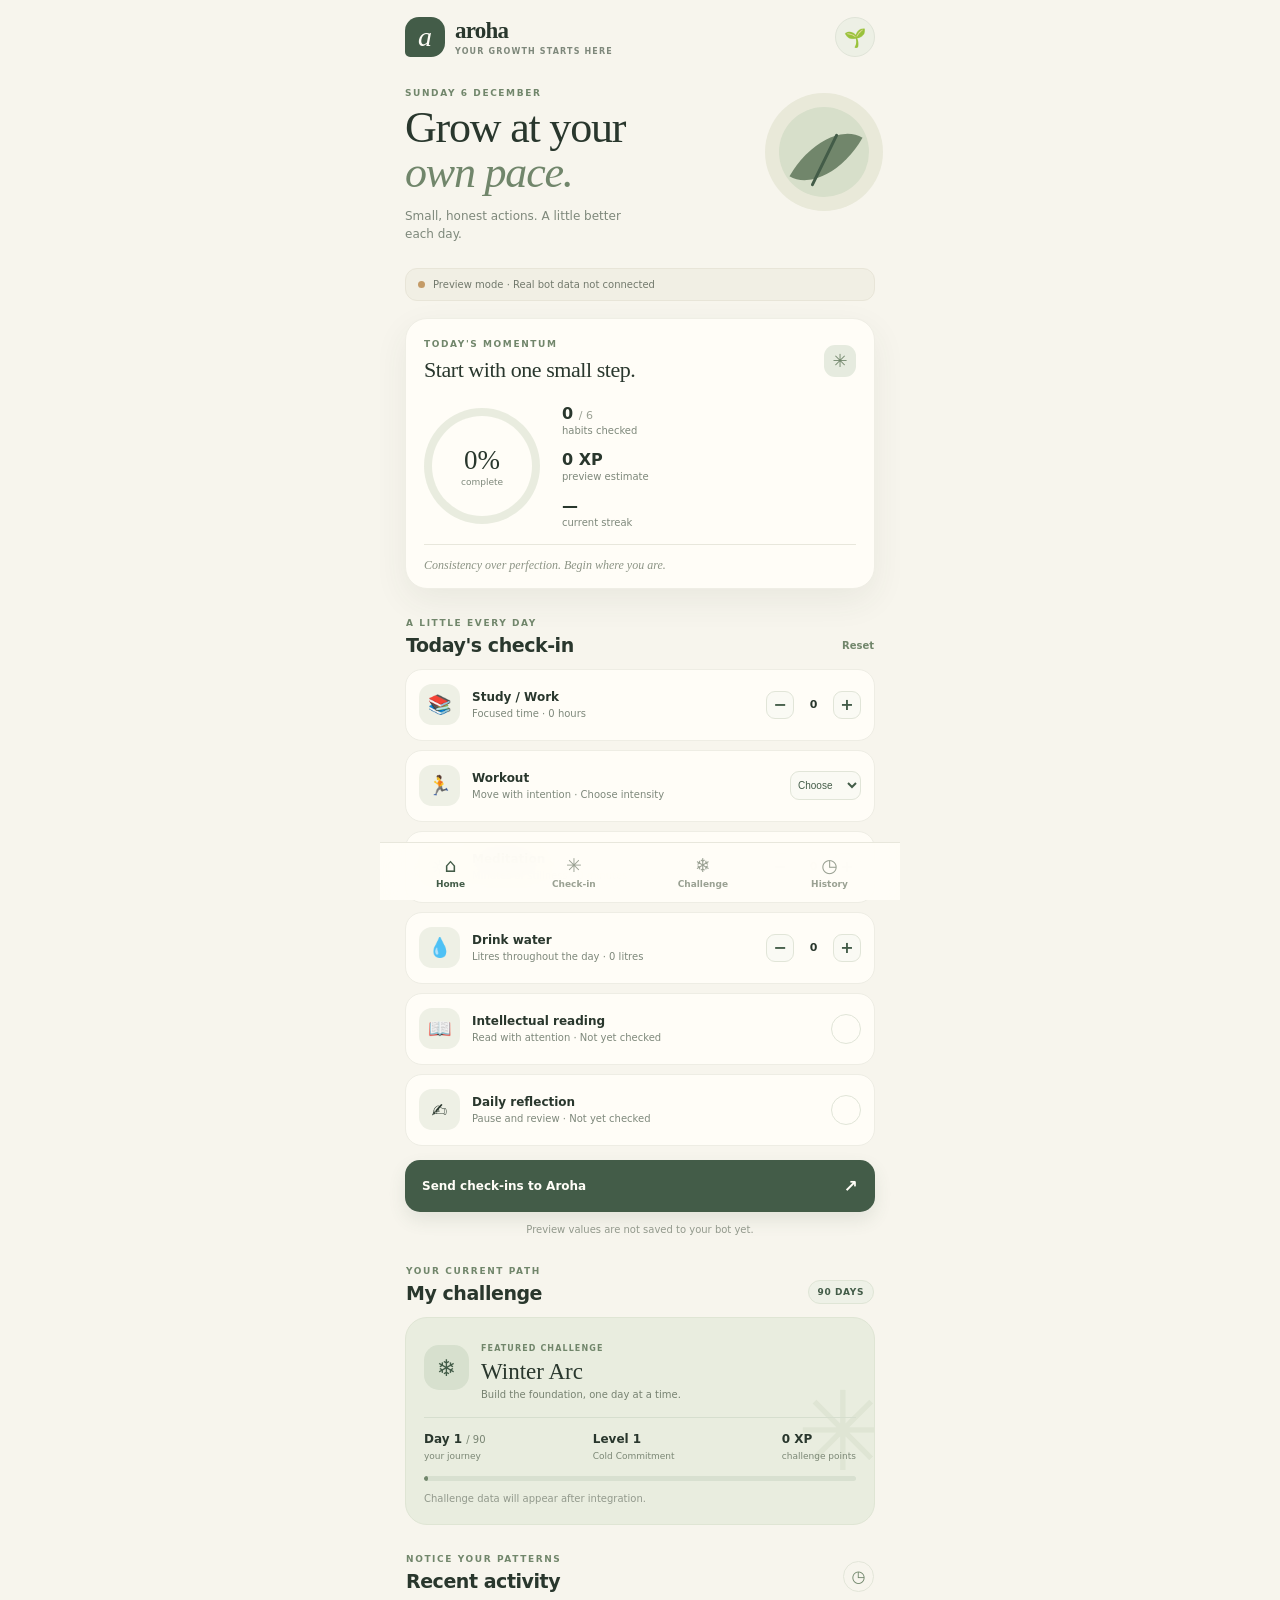
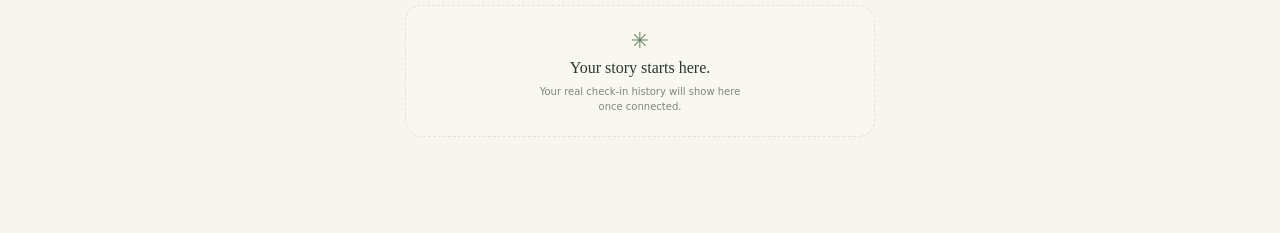
==== index.html @ 103dc6ff "Added files" ====
<!doctype html>
<html lang="en"><head><meta charset="utf-8"><meta name="viewport" content="width=device-width,initial-scale=1,viewport-fit=cover"><meta name="theme-color" content="#f7f5ed"><title>Aroha — Your growth starts here</title><link rel="manifest" href="manifest.webmanifest"><link rel="stylesheet" href="styles.css"><script src="https://telegram.org/js/telegram-web-app.js"></script></head>
<body><div class="shell">
<header class="topbar"><a class="brand" href="#top"><span class="mark">a</span><span><b>aroha</b><small>YOUR GROWTH STARTS HERE</small></span></a><button class="avatar" id="profile">🌱</button></header>
<main id="top"><section class="welcome"><div><p class="eyebrow" id="dateLabel">YOUR DAILY PRACTICE</p><h1>Grow at your<br><em>own pace.</em></h1><p class="sub">Small, honest actions. A little better each day.</p></div><div class="sun" aria-hidden="true"><i></i></div></section>
<div class="connection" id="connection"><span class="dot"></span><span id="connectionText">Preview mode · Real bot data not connected</span></div>
<section class="progress card"><div class="heading"><div><p class="eyebrow">TODAY'S MOMENTUM</p><h2 id="momentum">Start with one small step.</h2></div><span class="spark">✳</span></div><div class="progress-row"><div class="ring" id="ring"><div><strong id="percent">0%</strong><small>complete</small></div></div><div class="stats"><div><b id="doneCount">0 <small>/ 6</small></b><span>habits checked</span></div><div><b id="xp">0 XP</b><span>preview estimate</span></div><div><b id="streak">—</b><span>current streak</span></div></div></div><p class="gentle">Consistency over perfection. Begin where you are.</p></section>
<section class="section" id="checkin"><div class="section-head"><div><p class="eyebrow">A LITTLE EVERY DAY</p><h2>Today's check-in</h2></div><button class="quiet" id="reset">Reset</button></div><div class="tasks" id="tasks"></div><button class="primary" id="save">Send check-ins to Aroha <span>↗</span></button><p class="fine" id="saveStatus">Preview values are not saved to your bot yet.</p></section>
<section class="section" id="challenge"><div class="section-head"><div><p class="eyebrow">YOUR CURRENT PATH</p><h2>My challenge</h2></div><span class="pill">90 DAYS</span></div><article class="challenge card"><div class="challenge-title"><span class="ice">❄</span><div><small>FEATURED CHALLENGE</small><h3 id="challengeName">Winter Arc</h3><p>Build the foundation, one day at a time.</p></div></div><div class="rule"></div><div class="metrics"><div><b id="day">Day 1 <small>/ 90</small></b><span>your journey</span></div><div><b id="level">Level 1</b><span>Cold Commitment</span></div><div><b id="points">— XP</b><span>challenge points</span></div></div><div class="bar"><span id="bar"></span></div><p class="fine left" id="challengeDates">Challenge data will appear after integration.</p></article></section>
<section class="section" id="history"><div class="section-head"><div><p class="eyebrow">NOTICE YOUR PATTERNS</p><h2>Recent activity</h2></div><span class="history-mark">◷</span></div><div id="historyList" class="history-list"><div class="empty"><span>✳</span><b>Your story starts here.</b><p>Your real check-in history will show here once connected.</p></div></div></section>
</main><nav class="nav"><button class="active" data-go="top"><span>⌂</span><small>Home</small></button><button data-go="checkin"><span>✳</span><small>Check-in</small></button><button data-go="challenge"><span>❄</span><small>Challenge</small></button><button data-go="history"><span>◷</span><small>History</small></button></nav></div><div class="toast" id="toast"></div><script src="app.js"></script></body></html>
---- styles.css ----
:root{--cream:#f7f5ed;--paper:#fffdf7;--sage:#71866b;--deep:#435c48;--pale:#e6ebdf;--ink:#29372d;--muted:#7e887b;--line:#e8e7dc;--clay:#c88b6b;--shadow:0 12px 34px #37463412}*{box-sizing:border-box}html{scroll-behavior:smooth;background:var(--cream);scroll-padding-top:16px}body{margin:0;background:var(--cream);color:var(--ink);font-family:ui-rounded,"Avenir Next",system-ui,-apple-system,sans-serif;-webkit-font-smoothing:antialiased}.shell{max-width:520px;min-height:100vh;margin:auto;padding:0 20px calc(96px + env(safe-area-inset-bottom));overflow:hidden}button{font:inherit;cursor:pointer}.topbar{display:flex;align-items:center;justify-content:space-between;padding:calc(17px + env(safe-area-inset-top)) 0 22px}.brand{display:flex;align-items:center;gap:10px;color:inherit;text-decoration:none}.mark{display:grid;place-items:center;width:40px;height:40px;border-radius:14px 14px 14px 5px;background:var(--deep);color:var(--paper);font:italic 28px Georgia,serif}.brand b{display:block;font:600 23px/1 Georgia,serif;letter-spacing:-.8px}.brand small{display:block;margin-top:5px;font-size:8px;letter-spacing:1.15px;color:var(--muted);font-weight:800}.avatar{width:40px;height:40px;border:1px solid #e0e4d8;border-radius:50%;background:#edf0e5;font-size:18px}.welcome{position:relative;display:flex;align-items:center;min-height:148px;padding:9px 0 24px}.eyebrow{margin:0 0 8px;color:var(--sage);font-size:9px;font-weight:800;letter-spacing:1.6px}h1{margin:0;font:500 clamp(35px,9vw,44px)/1.02 Georgia,serif;letter-spacing:-1.2px}h1 em{color:var(--sage);font-weight:400}.sub{max-width:245px;margin:11px 0 0;color:var(--muted);font-size:12px;line-height:1.55}.sun{position:absolute;right:-8px;top:14px;width:118px;height:118px;border-radius:50%;background:#e9e9d9}.sun:before{content:"";position:absolute;inset:14px;border-radius:50%;background:#d7dfca}.sun i{position:absolute;left:39px;top:29px;width:44px;height:70px;border-radius:100% 0 100% 0;background:var(--sage);transform:rotate(30deg)}.sun:after{content:"";position:absolute;left:58px;top:38px;width:3px;height:58px;background:var(--deep);transform:rotate(26deg);border-radius:4px}.connection{display:flex;align-items:center;gap:8px;margin-bottom:17px;padding:10px 12px;border:1px solid #e8e5d8;border-radius:12px;background:#f1efe4;color:#72796c;font-size:10px}.dot{width:7px;height:7px;flex:0 0 7px;border-radius:50%;background:#c49b67}.connection.connected{background:#edf2e7;border-color:#dce5d5;color:var(--deep)}.connection.connected .dot{background:#5e8a60}.card{border:1px solid #efeee5;border-radius:22px;background:var(--paper);box-shadow:var(--shadow)}.progress{padding:20px 18px 15px}.heading,.section-head{display:flex;align-items:center;justify-content:space-between}.heading h2{font:500 22px Georgia,serif}.spark{display:grid;place-items:center;width:32px;height:32px;border-radius:11px;background:var(--pale);color:var(--sage);font-size:18px}h2{margin:0;font-size:19px;letter-spacing:-.45px;font-weight:700}.progress-row{display:flex;align-items:center;gap:22px;padding:21px 0 16px}.ring{--pct:0;width:116px;height:116px;flex:0 0 116px;display:grid;place-items:center;border-radius:50%;background:conic-gradient(var(--sage) calc(var(--pct)*1%),#e9ecdf 0);position:relative}.ring:before{content:"";position:absolute;inset:8px;border-radius:50%;background:var(--paper)}.ring>div{z-index:1;text-align:center}.ring strong{display:block;font:500 27px Georgia,serif}.ring small{display:block;margin-top:1px;color:var(--muted);font-size:9px}.stats{display:grid;gap:14px}.stats div{display:grid;gap:2px}.stats b{font-size:16px}.stats b small{font-size:11px;color:#9ba194;font-weight:500}.stats span{color:var(--muted);font-size:10px}.gentle{margin:0;border-top:1px solid var(--line);padding-top:13px;color:#8c9485;font:italic 12px Georgia,serif}.section{margin-top:29px}.section-head{margin:0 1px 13px;align-items:end}.section-head .eyebrow{margin-bottom:6px}.quiet{border:0;background:transparent;color:var(--sage);font-size:10px;font-weight:700;padding:5px 0}.tasks{display:grid;gap:9px}.task{display:flex;align-items:center;gap:12px;min-height:72px;padding:13px;border:1px solid #eeede4;border-radius:17px;background:var(--paper);transition:background .2s,border-color .2s}.task.done{background:#f0f3e9;border-color:#dce5d5}.task-icon{display:grid;place-items:center;width:41px;height:41px;flex:0 0 41px;border-radius:13px;background:#eef0e5;font-size:19px}.task-copy{flex:1;min-width:0}.task-copy b{display:block;font-size:12px}.task-copy span{display:block;margin-top:4px;color:var(--muted);font-size:10px}.controls{display:flex;align-items:center;gap:7px}.stepper{display:flex;align-items:center;gap:6px}.stepper button,.check{width:28px;height:28px;border:1px solid #e1e5d8;border-radius:9px;background:#fafaf4;color:var(--deep);font-weight:700}.stepper output{min-width:27px;text-align:center;font-size:11px;font-weight:700}.check{width:30px;height:30px;border-radius:50%;color:transparent;background:transparent}.task.done .check{color:white;background:var(--sage);border-color:var(--sage)}.intensity{max-width:98px;border:1px solid #e1e5d8;border-radius:9px;background:#fafaf4;color:var(--deep);padding:7px 3px;font-size:10px}.primary{display:flex;align-items:center;justify-content:space-between;width:100%;margin-top:14px;padding:16px 17px;border:0;border-radius:15px;background:var(--deep);color:var(--paper);font-size:12px;font-weight:700;box-shadow:0 8px 18px #435c481c}.primary:disabled{opacity:.65}.primary span{font-size:17px}.fine{margin:10px 12px 0;color:#92998c;font-size:10px;line-height:1.5;text-align:center}.fine.left{text-align:left;margin:10px 0 0}.pill{padding:6px 9px;border:1px solid #dfe5d6;border-radius:99px;background:#eef1e7;color:var(--deep);font-size:9px;font-weight:800;letter-spacing:.6px}.challenge{position:relative;overflow:hidden;padding:18px;background:#e9eddf;border-color:#dfe5d4;box-shadow:none}.challenge:after{content:"✳";position:absolute;right:-15px;top:50px;color:#dbe2d0;font-size:110px;opacity:.7;pointer-events:none}.challenge-title{display:flex;align-items:center;gap:12px;position:relative;z-index:1}.ice{display:grid;place-items:center;width:45px;height:45px;border-radius:15px;background:#d7e0ce;color:var(--deep);font-size:23px}.challenge-title small{color:var(--sage);font-size:8px;font-weight:800;letter-spacing:1.1px}.challenge-title h3{margin:4px 0;font:500 23px Georgia,serif}.challenge-title p{margin:0;color:#778271;font-size:10px}.rule{margin:17px 0 14px;border-top:1px solid #d6dece;position:relative;z-index:1}.metrics{display:flex;justify-content:space-between;gap:5px;position:relative;z-index:1}.metrics div{display:grid;gap:5px}.metrics b{font-size:12px}.metrics b small{color:#788472;font-size:10px;font-weight:500}.metrics span{color:#7b8775;font-size:9px}.bar{height:5px;margin-top:15px;border-radius:9px;background:#d8e0d0;overflow:hidden;position:relative;z-index:1}.bar span{display:block;height:100%;width:1%;border-radius:inherit;background:var(--sage);transition:width .25s}.history-mark{display:grid;place-items:center;width:31px;height:31px;border:1px solid #e3e6d9;border-radius:50%;color:var(--sage)}.history-list{display:grid;gap:8px}.empty{padding:22px 15px;border:1px dashed #dfe2d6;border-radius:17px;background:#f8f7f0;text-align:center}.empty span{display:block;color:var(--sage);font-size:22px}.empty b{display:block;margin-top:6px;font:500 16px Georgia,serif}.empty p{max-width:220px;margin:7px auto 0;color:var(--muted);font-size:10px;line-height:1.5}.history-item{display:flex;align-items:center;gap:11px;padding:12px;border:1px solid #eeede4;border-radius:14px;background:var(--paper)}.history-symbol{display:grid;place-items:center;width:34px;height:34px;border-radius:11px;background:#eef0e5}.history-main{flex:1}.history-main b{display:block;font-size:11px}.history-main small{display:block;margin-top:3px;color:var(--muted);font-size:9px}.history-xp{color:var(--deep);font-size:11px;font-weight:800}.nav{position:fixed;z-index:5;left:50%;bottom:0;transform:translateX(-50%);display:flex;justify-content:space-around;width:min(520px,100%);padding:11px 10px calc(10px + env(safe-area-inset-bottom));border-top:1px solid #e8e7dc;background:#fffdf7f2;backdrop-filter:blur(18px)}.nav button{display:grid;justify-items:center;gap:3px;min-width:55px;padding:1px 8px;border:0;background:transparent;color:#9aa193}.nav span{font-size:19px;line-height:1.1}.nav small{font-size:9px;font-weight:600}.nav button.active{color:var(--deep)}.toast{position:fixed;z-index:10;left:50%;bottom:calc(78px + env(safe-area-inset-bottom));transform:translate(-50%,12px);opacity:0;pointer-events:none;max-width:calc(100vw - 40px);padding:11px 16px;border-radius:12px;background:#2f4435;color:#fffdf6;text-align:center;font-size:11px;box-shadow:var(--shadow);transition:all .2s}.toast.show{opacity:1;transform:translate(-50%,0)}@media(min-width:480px){.shell{padding-left:25px;padding-right:25px}}
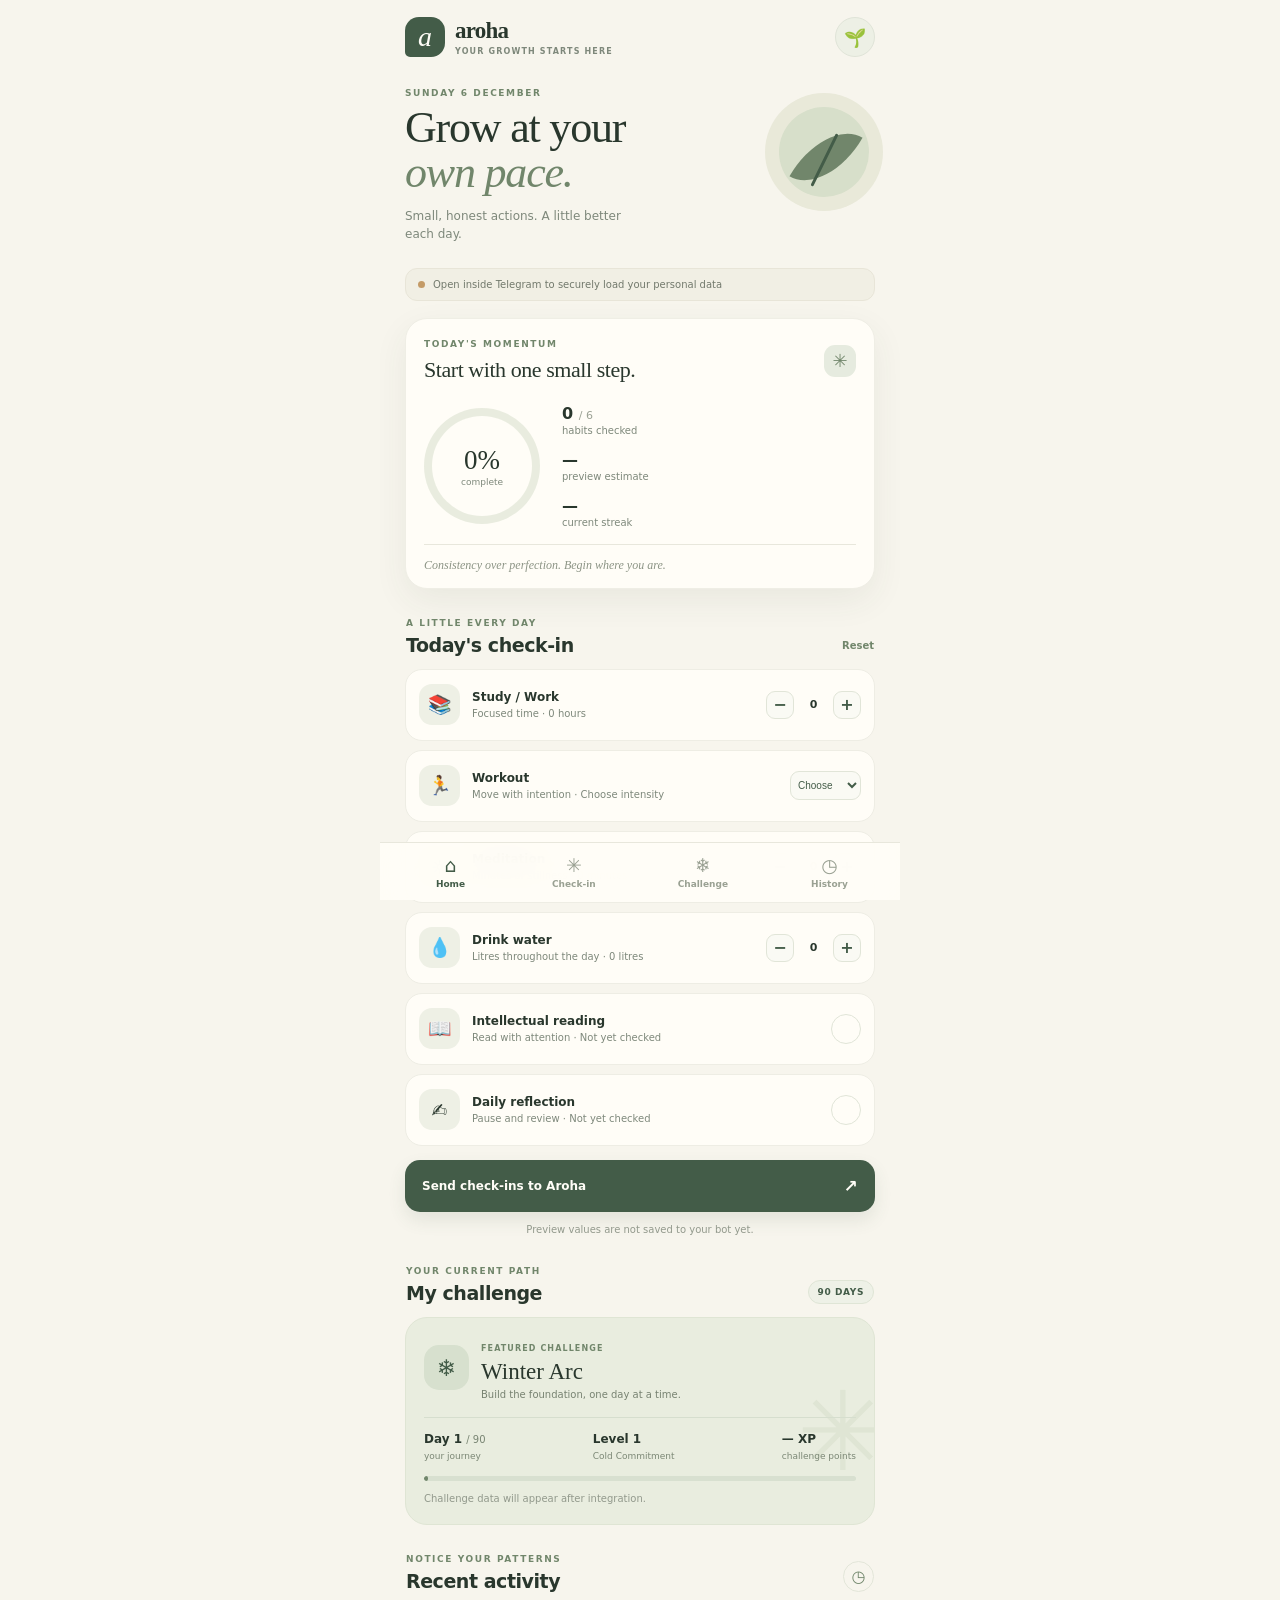
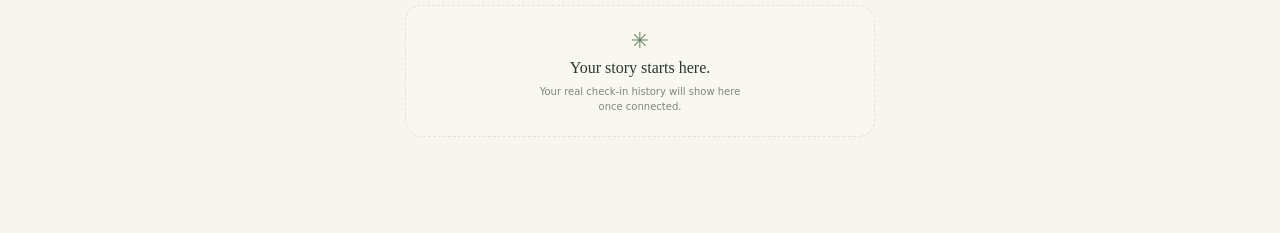
==== commit e2c97134: "Add files via upload" ====
--- a/index.html
+++ b/index.html
@@ -8,4 +8,4 @@
 <section class="section" id="checkin"><div class="section-head"><div><p class="eyebrow">A LITTLE EVERY DAY</p><h2>Today's check-in</h2></div><button class="quiet" id="reset">Reset</button></div><div class="tasks" id="tasks"></div><button class="primary" id="save">Send check-ins to Aroha <span>↗</span></button><p class="fine" id="saveStatus">Preview values are not saved to your bot yet.</p></section>
 <section class="section" id="challenge"><div class="section-head"><div><p class="eyebrow">YOUR CURRENT PATH</p><h2>My challenge</h2></div><span class="pill">90 DAYS</span></div><article class="challenge card"><div class="challenge-title"><span class="ice">❄</span><div><small>FEATURED CHALLENGE</small><h3 id="challengeName">Winter Arc</h3><p>Build the foundation, one day at a time.</p></div></div><div class="rule"></div><div class="metrics"><div><b id="day">Day 1 <small>/ 90</small></b><span>your journey</span></div><div><b id="level">Level 1</b><span>Cold Commitment</span></div><div><b id="points">— XP</b><span>challenge points</span></div></div><div class="bar"><span id="bar"></span></div><p class="fine left" id="challengeDates">Challenge data will appear after integration.</p></article></section>
 <section class="section" id="history"><div class="section-head"><div><p class="eyebrow">NOTICE YOUR PATTERNS</p><h2>Recent activity</h2></div><span class="history-mark">◷</span></div><div id="historyList" class="history-list"><div class="empty"><span>✳</span><b>Your story starts here.</b><p>Your real check-in history will show here once connected.</p></div></div></section>
-</main><nav class="nav"><button class="active" data-go="top"><span>⌂</span><small>Home</small></button><button data-go="checkin"><span>✳</span><small>Check-in</small></button><button data-go="challenge"><span>❄</span><small>Challenge</small></button><button data-go="history"><span>◷</span><small>History</small></button></nav></div><div class="toast" id="toast"></div><script src="app.js"></script></body></html>
+</main><nav class="nav"><button class="active" data-go="top"><span>⌂</span><small>Home</small></button><button data-go="checkin"><span>✳</span><small>Check-in</small></button><button data-go="challenge"><span>❄</span><small>Challenge</small></button><button data-go="history"><span>◷</span><small>History</small></button></nav></div><div class="toast" id="toast"></div><script src="api-config.js"></script><script src="app.js"></script></body></html>
